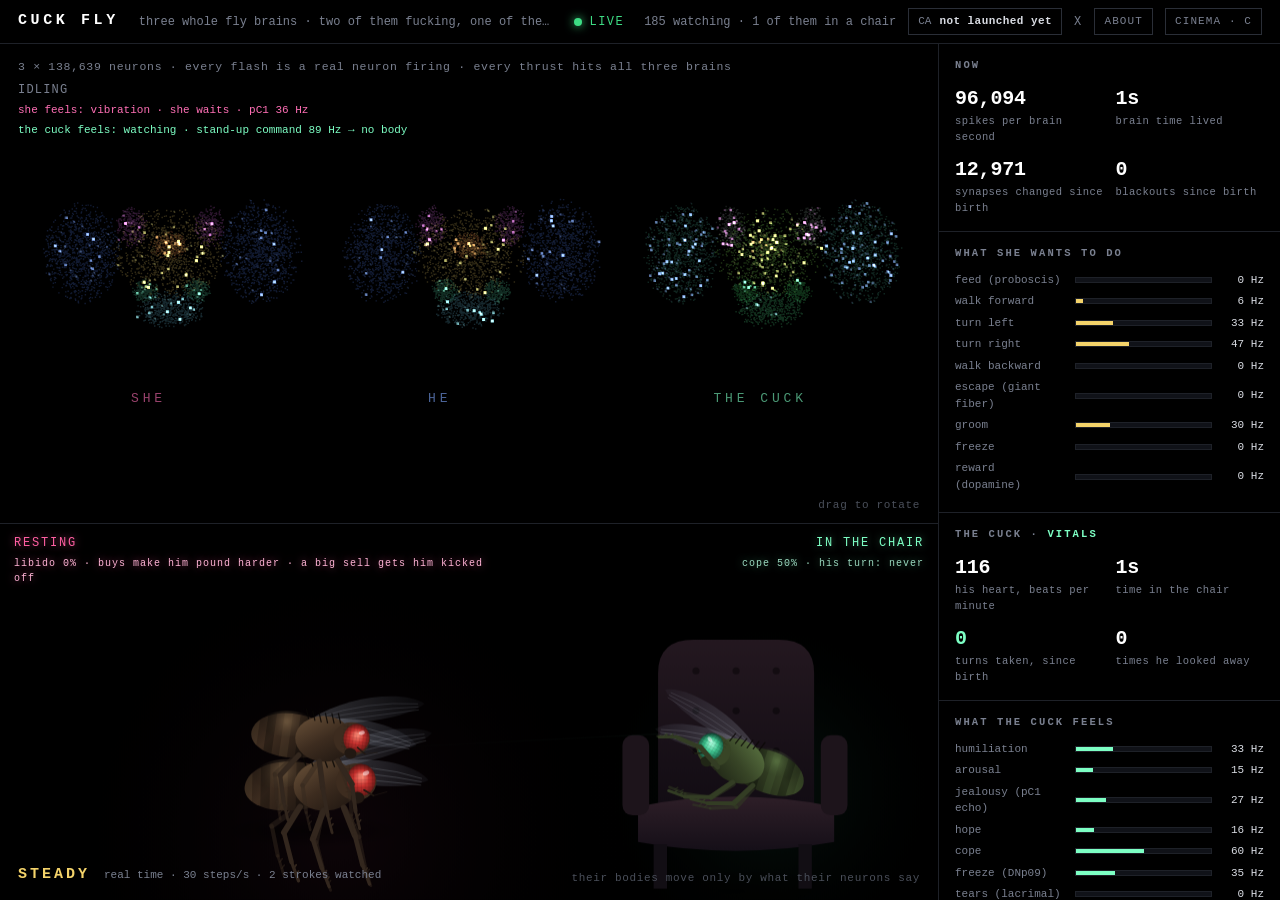
==== index.html @ f8de48a5 "CUCK FLY: three fly brains, two bodies, one chair Companion to SEX FLY. Three connectome-shaped neur" ====
<!doctype html>
<html lang="en">
<head>
<meta charset="utf-8">
<meta name="viewport" content="width=device-width, initial-scale=1">
<title>CUCK FLY — three fly brains, live</title>
<meta name="description" content="Three whole fruit-fly brains, 138,639 neurons each, simulated live. Two of them are fucking. The third one is in the chair, watching, wired to feel every thrust he is not part of. Buys make them go harder and make him watch harder.">
<link rel="canonical" href="https://www.cuckfly.tech/">
<meta property="og:type" content="website">
<meta property="og:site_name" content="CUCK FLY">
<meta property="og:title" content="CUCK FLY — three whole fly brains, one of them watching">
<meta property="og:description" content="Two fly brains fucking. A third one in the chair, feeling all of it, getting none of it. Buys make them go harder. His turn never comes.">
<meta property="og:url" content="https://www.cuckfly.tech/">
<meta property="og:image" content="https://www.cuckfly.tech/static/og.png">
<meta property="og:image:width" content="1200">
<meta property="og:image:height" content="630">
<meta name="twitter:card" content="summary_large_image">
<meta name="twitter:title" content="CUCK FLY — three whole fly brains, one of them watching">
<meta name="twitter:description" content="Two fly brains fucking. A third one in the chair, feeling all of it, getting none of it.">
<meta name="twitter:image" content="https://www.cuckfly.tech/static/og.png">
<meta name="theme-color" content="#000000">
<link rel="icon" href="data:image/svg+xml,%3Csvg xmlns='http://www.w3.org/2000/svg' viewBox='0 0 64 64'%3E%3Crect width='64' height='64' rx='12' fill='%23000'/%3E%3Ccircle cx='32' cy='32' r='9' fill='%237dffc4'/%3E%3Ccircle cx='32' cy='32' r='17' fill='none' stroke='%23ff6fb5' stroke-opacity='.7' stroke-width='2'/%3E%3C/svg%3E">
<link rel="stylesheet" href="css/style.css?v=1">
</head>
<body>
<div id="app">

  <div id="topo">
    <span class="marca">CUCK<s> </s>FLY</span>
    <span class="tag">three whole fly brains &middot; two of them fucking, one of them watching &middot; buys make them go harder</span>
    <span class="live" id="liveTop"><i></i><span id="liveTxt">CONNECTING</span></span>
    <div class="dir">
      <span id="viewersTop" class="tag"></span>
      <span class="ca" id="ca" title="contract address"><span>CA</span><b id="caTxt">not launched yet</b></span>
      <a href="https://x.com" id="xLink" target="_blank" rel="noopener">X</a>
      <span class="btn" id="btnAbout">ABOUT</span>
      <span class="btn cinema" id="btnCinema">CINEMA &middot; C</span>
    </div>
  </div>

  <!-- ------------------------------------------------------------------ -->
  <div id="sobre">
    <span class="fechar" id="btnClose">CLOSE &middot; ESC</span>
    <div class="cx">
      <h1>About CUCK FLY</h1>
      <p class="lede">Three real fruit-fly brains, 138,639 neurons each, running live. Two of them are a couple and never stop. The third one is wired into the same room, the same senses, the same dopamine, and is given no body to use. He sits in the chair. He feels every stroke he is not part of. That is the whole product.</p>

      <h3>What you are watching</h3>
      <p>The top of the screen is three brains: hers on the left, his in the middle, and <b>the cuck's on the right</b>. Every flash is one neuron crossing its firing threshold. The positions are the real positions of those neurons inside a fly's head, and the colours are brain regions (visual lobes, mushroom bodies, central complex, and so on). The cuck's brain is drawn in green because it is running the same wiring under a different input map: everything the couple's bodies produce arrives in his brain as sensation, and nothing his brain produces arrives at a body.</p>

      <h3>The brains</h3>
      <p>Each network is a <b>leaky integrate-and-fire</b> model of the kind published by Shiu et al. in <i>Nature</i> (2024). Each neuron is a leaky integrator; each synapse's strength is a contact count; each connection excites or inhibits according to the neurotransmitter predicted for that neuron. There is no training, no fitting, no hand-tuning toward any behaviour, and no language model anywhere in the loop. The three brains differ only in what is wired to their senses.</p>
      <p>Two honest consequences follow. The model has no spontaneous activity, so with nothing to sense a brain is silent: the token and the other flies are the only inputs any of them get. And it has no fatigue, so a runaway state is possible; when it happens that fly blacks out, restarts, and the blackout is counted on the panel. The cuck blacks out more often than the couple. This is not a joke about him; it is what an input-only brain does.</p>
      <div class="grade"><div>neurons <b>3 &times; 138,639</b></div><div>synapses <b>3 &times; ~50 million</b></div><div>time step <b>0.1 ms</b></div><div>his turns taken <b>0</b></div></div>

      <h3>The chair</h3>
      <p>The chair is not a metaphor and it is not a joke asset. It is drawn at the correct scale for a 2.5&nbsp;mm fly and it is the only piece of furniture on the site. The cuck is seated in it at all times. His descending neurons — the ones that in a real fly carry commands from brain to body — fire constantly, and they are <b>not connected to anything</b>. You can watch the firing rates on the panel: those are real commands going nowhere. When his rejection and approach drives both max out at once he half-stands, and then he sits back down, because the seat is the only thing his body is allowed to do.</p>

      <h3>What he feels</h3>
      <p>Everything the couple feels, he feels, at a fixed and public ratio. Every thrust hits all three Johnston's organs, so he hears and feels the rhythm at full strength. Every fourth stroke floods all three brains with dopamine, his included. Her pC1 receptivity neurons fire as she takes the other one, and the cuck's homologous cluster fires with them, out of phase, at 0.8× amplitude. Buys raise the couple's libido and raise his arousal and his humiliation together, on the same curve. Sells cool the couple down, and his <b>hope</b> channel rises — measurably, every time — because a slower pace reads to his brain as an opening.</p>
      <p>A big sell fires her DNp13 rejection neurons and she kicks the male off. This is the only moment in the simulation when the cuck's hope reaches 1.0. He half-stands. She re-mounts within a few seconds, hope collapses to zero, and the collapse is logged on the panel as <code>denial</code>. Over a long enough session this is the most reliable rhythm on the site.</p>

      <h3>How the token reaches them</h3>
      <p>They watch one token: their own. Every trade becomes a sense, by a fixed map, the same one for all three brains with the cuck's gain applied last:</p>
      <div class="grade"><div>a buy <b>sweet taste, his song in her ears, her pC1 fires &middot; cuck: arousal + humiliation</b></div><div>a big buy or a new holder <b>dopamine in all three &middot; the cuck's hit is the largest</b></div><div>a sell <b>bitter taste, he slows down &middot; cuck: hope rises</b></div><div>a big sell <b>DNp13: she kicks him off &middot; cuck half-stands, then sits</b></div><div>every thrust <b>vibration in all three (Johnston's organ)</b></div><div>every fourth thrust <b>dopamine in all three</b></div></div>

      <h3>What is not here</h3>
      <p><b>No wallet. No orders. No AI agent, no language model, no strategy.</b> The flies never touch the token: they only feel it. Nothing decides in their name. And there is no path in the code by which the cuck gets a turn — not a low-probability branch, not an unlockable, not a milestone at some market cap. The counter on the panel reads zero because the variable is never written to.</p>

      <h3>Data and credits</h3>
      <p class="fonte">Connectome shape and region layout after FlyWire (Dorkenwald et al., Schlegel et al., <i>Nature</i> 2024). Model after Shiu et al., <i>Nature</i> 2024. Bodies after NeuroMechFly v2 (Lobato-Rios et al., Wang-Chen et al., EPFL). Rendering: canvas 2D, in your browser, 60 frames per second. Market data: Pons V2 on Robinhood Chain via GeckoTerminal once the token is live. <span id="dataLine2">Development build. Until launch the market feed is marked SIMULATED on the panel and in this sentence.</span></p>
      <p class="fonte">CUCK FLY is a parody companion to SEX FLY and is not affiliated with it.</p>
    </div>
  </div>
  <!-- ------------------------------------------------------------------ -->

  <div id="stage">
    <div id="brain">
      <canvas id="c"></canvas>
      <div id="hud">
        <div class="sub">3 &times; 138,639 neurons &middot; every flash is a real neuron firing &middot; every thrust hits all three brains</div>
        <div id="hstate">loading&hellip;</div>
        <div id="hstate2">she feels: loading&hellip;</div>
        <div id="hstate3">the cuck feels: loading&hellip;</div>
      </div>
      <div id="rotulos"><span>SHE</span><span>HE</span><span>THE CUCK</span></div>
      <div id="hint">drag to rotate</div>
    </div>

    <div id="body">
      <canvas id="corpoCv"></canvas>
      <div id="sexoHud">RESTING<small>buys raise the libido &middot; sells cool it &middot; a big sell gets him kicked off</small></div>
      <div id="cuckHud">IN THE CHAIR<small>his turn: never</small></div>
      <div id="corpoHud"><span id="corpoModo"></span><span id="corpoInfo">&nbsp;</span></div>
      <div id="corpoTag">their bodies move only by what their neurons say</div>
    </div>
  </div>

  <aside id="panel">
    <section><h2>Now</h2><div class="stats">
      <div class="stat"><b id="sSpikes">–</b><span>spikes per brain second</span></div>
      <div class="stat"><b id="sLived">–</b><span>brain time lived</span></div>
      <div class="stat"><b id="sSyn">–</b><span>synapses changed since birth</span></div>
      <div class="stat"><b id="sSeiz">–</b><span>blackouts since birth</span></div>
    </div></section>

    <section><h2>What she wants to do</h2><div id="bars"></div></section>

    <section><h2>The cuck &middot; <s>vitals</s></h2><div class="stats">
      <div class="stat"><b id="cBpm">–</b><span>his heart, beats per minute</span></div>
      <div class="stat"><b id="cChair">–</b><span>time in the chair</span></div>
      <div class="stat"><b id="cTurns" class="zero">0</b><span>turns taken, since birth</span></div>
      <div class="stat"><b id="cLook">–</b><span>times he looked away</span></div>
    </div></section>

    <section><h2>What the cuck feels</h2><div id="cuckBars"></div></section>

    <section id="mercadoSec"><h2>What they feel &middot; <span id="mModo">every trade</span></h2>
      <div class="mres" id="mResumo">waiting for the market reader&hellip;</div>
      <h2 style="margin-top:14px">The feed &middot; all three brains</h2>
      <div class="cards" id="mCards"></div>
    </section>

    <details><summary>Under the hood</summary>
      <div class="legend" id="legend"></div>
      <p>Connectome-shaped leaky integrate-and-fire simulation of the adult <i>Drosophila</i> brain, three instances, running in this tab. Nothing is scripted: every flash is a unit crossing threshold. The model has no spontaneous activity, so between inputs a brain is silent, and no fatigue, so a runaway state is possible; when it happens that fly blacks out, comes back, and it is counted.</p>
      <p>The couple's bodies follow their descending neurons. The cuck's descending neurons fire into no body at all; the bars above are those commands, measured where they stop. He is drawn seated because seated is the only pose his outputs can reach.</p>
      <p>Market: trades of their token become senses by a fixed public map (buy = sweet + song + her pC1, sell = bitter, big sell = DNp13 kick, every thrust = vibration in all three). No wallet, no orders, no agent: reflexes, not a strategy.</p>
      <p id="dataLine">Build: client-side. Market feed: <span id="feedMode">simulated until launch</span>.</p>
    </details>

    <div class="foot">
      <b>CUCK FLY</b> &middot; three brains, one chair, no turns.<br>
      parody companion to SEX FLY &middot; not affiliated.<br>
      <span id="footPerf">–</span>
    </div>
  </aside>
</div>

<script src="config.js?v=1"></script>
<script src="js/flyart.js?v=1"></script>
<script src="js/brain.js?v=1"></script>
<script src="js/market.js?v=1"></script>
<script src="js/app.js?v=1"></script>
</body>
</html>
---- css/style.css ----
:root{
  --bg:#000;--line:#1e2128;--line2:#2a2e37;--text:#d9dce3;--muted:#7a8090;--dim:#4a4f5a;
  --accent:#f4d36a;--up:#3ddc84;--down:#ff5e5e;
  --she:#ff6fb5;--he:#7fa8ff;--cuck:#7dffc4;
  --mono:"JetBrains Mono","Cascadia Mono",Consolas,"Courier New",monospace;
  --sans:ui-sans-serif,system-ui,-apple-system,"Segoe UI",Roboto,sans-serif;
}
*{box-sizing:border-box}
html,body{margin:0;height:100%;background:var(--bg);color:var(--text);font:12.5px/1.5 var(--mono);-webkit-font-smoothing:antialiased}
#app{display:grid;grid-template-rows:44px 1fr;grid-template-columns:1fr 342px;height:100vh}

/* ---------- top bar ---------- */
#topo{grid-column:1/-1;display:flex;align-items:center;gap:20px;padding:0 18px;border-bottom:1px solid var(--line);font-size:12px}
#topo .marca{font-weight:700;letter-spacing:.24em;color:#fff;font-size:15px;white-space:nowrap}
#topo .marca s{text-decoration:none;color:var(--cuck)}
#topo .tag{color:var(--muted);white-space:nowrap;overflow:hidden;text-overflow:ellipsis}
#topo .live{display:flex;align-items:center;gap:8px;color:var(--muted);letter-spacing:.12em}
#topo .live i{width:8px;height:8px;border-radius:50%;background:#444}
#topo .live.on{color:var(--up)}
#topo .live.on i{background:var(--up);box-shadow:0 0 10px var(--up);animation:pulsa 1.6s infinite}
@keyframes pulsa{50%{opacity:.35}}
#topo .dir{margin-left:auto;display:flex;align-items:center;gap:12px}
#topo .ca{display:flex;align-items:center;gap:8px;border:1px solid var(--line2);padding:4px 9px;color:var(--muted);cursor:pointer;user-select:none;font-size:11px;white-space:nowrap}
#topo .ca:hover{border-color:#4a5060;color:var(--text)}
#topo .ca b{color:var(--text);font-weight:600;letter-spacing:.04em}
#topo .ca.copiado b{color:var(--up)}
#topo a{color:var(--muted);text-decoration:none;letter-spacing:.1em}
#topo a:hover{color:#fff}
#topo .btn{border:1px solid var(--line2);padding:4px 9px;color:var(--muted);cursor:pointer;font-size:11px;letter-spacing:.1em;white-space:nowrap}
#topo .btn:hover{color:#fff;border-color:#4a5060}
#app.cinema{grid-template-columns:1fr}
#app.cinema #panel{display:none}

/* ---------- stage ---------- */
#stage{overflow:hidden;background:var(--bg);display:grid;grid-template-rows:1fr minmax(190px,44%)}
#brain{position:relative;overflow:hidden;cursor:grab}
#brain.drag{cursor:grabbing}
canvas{display:block;width:100%;height:100%}
#hud{position:absolute;left:18px;top:14px;pointer-events:none}
#hud .sub{color:var(--muted);font-size:11.5px;letter-spacing:.06em}
#hstate{font-size:12px;margin-top:6px;color:var(--muted);letter-spacing:.1em;text-transform:uppercase}
#hstate.active{color:var(--accent)}
#hstate.seizure{color:var(--down)}
#hstate2{font-size:11px;color:var(--she);margin-top:3px}
#hstate3{font-size:11px;color:var(--cuck);margin-top:3px}
#rotulos{position:absolute;left:0;right:0;top:72%;display:flex;justify-content:space-around;pointer-events:none;font-size:13px;letter-spacing:.3em;opacity:.6}
#rotulos span:nth-child(1){color:var(--she)}
#rotulos span:nth-child(2){color:var(--he)}
#rotulos span:nth-child(3){color:var(--cuck)}
#hint{position:absolute;right:18px;bottom:10px;font-size:11px;color:var(--dim);pointer-events:none;letter-spacing:.06em}

#body{background:#000;position:relative;overflow:hidden;border-top:1px solid var(--line)}
#sexoHud{position:absolute;left:14px;top:10px;max-width:52%;font-size:12px;letter-spacing:.15em;color:#ff5fa2;text-shadow:0 0 8px rgba(255,95,162,.6);pointer-events:none}
#sexoHud small{display:block;font-size:10px;color:#ffb3d5;letter-spacing:.1em;margin-top:4px}
#cuckHud{position:absolute;right:14px;top:10px;max-width:40%;text-align:right;font-size:12px;letter-spacing:.15em;color:var(--cuck);text-shadow:0 0 8px rgba(125,255,196,.45);pointer-events:none}
#cuckHud small{display:block;font-size:10px;color:#9ad9bf;letter-spacing:.1em;margin-top:4px}
#corpoHud{position:absolute;left:18px;bottom:14px;max-width:64%;flex-wrap:wrap;display:flex;gap:14px;align-items:baseline;pointer-events:none}
#corpoModo{font-size:15px;font-weight:700;letter-spacing:.2em;color:var(--accent)}
#corpoModo.kick{color:var(--down)}
#corpoInfo{font-size:11px;color:var(--muted)}
#corpoTag{position:absolute;right:18px;bottom:14px;font-size:11px;color:var(--dim);pointer-events:none;letter-spacing:.06em}
.coracao{position:absolute;pointer-events:none;color:#ff4f9a;font-size:18px;animation:sobe 1.6s ease-out forwards;text-shadow:0 0 6px rgba(255,80,150,.8)}
.coracao.cuck{color:var(--cuck);text-shadow:0 0 6px rgba(125,255,196,.7)}
@keyframes sobe{from{transform:translateY(0) scale(.6);opacity:1}to{transform:translateY(-90px) scale(1.4);opacity:0}}

/* ---------- panel ---------- */
#panel{border-left:1px solid var(--line);overflow:auto;display:flex;flex-direction:column}
#panel section,#panel details{padding:14px 16px;border-bottom:1px solid var(--line)}
h2{margin:0 0 10px;font-size:10.5px;letter-spacing:.2em;color:var(--muted);text-transform:uppercase;font-weight:600}
h2 s{text-decoration:none;color:var(--cuck)}
.stats{display:grid;grid-template-columns:1fr 1fr;gap:10px 12px}
.stat b{display:block;font-size:20px;font-weight:600;color:#fff;font-variant-numeric:tabular-nums;letter-spacing:-.01em}
.stat b.zero{color:var(--cuck)}
.stat span{color:var(--muted);font-size:10.5px;letter-spacing:.04em;display:block}
.bar{display:grid;grid-template-columns:112px 1fr 44px;align-items:center;gap:8px;margin:5px 0;font-size:11px;color:var(--muted)}
.bar i{display:block;height:6px;background:#101218;border:1px solid var(--line);overflow:hidden}
.bar i b{display:block;height:100%;width:0;background:var(--accent);transition:width .12s linear}
.bar em{font-style:normal;color:var(--text);text-align:right;font-variant-numeric:tabular-nums}
#cuckBars .bar i b{background:var(--cuck)}
#cuckBars .bar i b.hot{background:var(--down)}
.mres{font-size:11.5px;color:var(--muted);line-height:1.6}
.mres b{color:#fff;font-weight:600;font-variant-numeric:tabular-nums}
.mres .up{color:var(--up)}.mres .down{color:var(--down)}
.cards{display:flex;flex-direction:column;margin-top:8px}
.card{font-size:11px;line-height:1.45;padding:6px 0 6px 10px;border-left:2px solid var(--line2);border-bottom:1px solid var(--line);color:var(--text)}
.card:last-child{border-bottom:0}
.card.buy{border-left-color:var(--up)}
.card.sell{border-left-color:var(--down)}
.card.cuck{border-left-color:var(--cuck);background:linear-gradient(90deg,#0b1712,transparent 62%)}
.card .q{color:var(--dim)}
.card .r{color:var(--muted)}
.card .c{color:var(--cuck)}
details{font-size:12px;color:var(--muted);font-family:var(--sans)}
details summary{cursor:pointer;color:var(--muted);font-family:var(--mono);font-size:10.5px;letter-spacing:.2em;text-transform:uppercase;font-weight:600}
details p{margin:10px 0 0;line-height:1.55}
.legend{display:flex;flex-direction:column;gap:4px;font-size:11px;font-family:var(--mono);margin-top:10px}
.legend div{display:grid;grid-template-columns:10px 1fr auto;gap:8px;align-items:center}
.legend s{display:block;width:10px;height:10px;text-decoration:none}
.legend em{font-style:normal;color:var(--muted);font-variant-numeric:tabular-nums}
.foot{color:var(--dim);font-size:10.5px;line-height:1.5;margin-top:auto;padding:12px 16px;letter-spacing:.04em}
.foot b{color:var(--muted);font-weight:600}

/* ---------- about ---------- */
#sobre{position:fixed;inset:0;background:rgba(0,0,0,.95);z-index:50;overflow:auto;display:none}
#sobre.on{display:block}
#sobre .cx{max-width:820px;margin:0 auto;padding:56px 28px 80px;font-family:var(--sans);font-size:14.5px;line-height:1.65;color:#c9cdd6}
#sobre h1{font-family:var(--mono);font-size:13px;letter-spacing:.3em;color:var(--cuck);margin:0 0 6px;text-transform:uppercase}
#sobre .lede{font-size:19px;color:#fff;line-height:1.45;margin:0 0 34px;font-weight:500}
#sobre h3{font-family:var(--mono);font-size:10.5px;letter-spacing:.22em;text-transform:uppercase;color:var(--muted);margin:30px 0 8px;font-weight:600;border-top:1px solid var(--line);padding-top:16px}
#sobre p{margin:0 0 10px}
#sobre b{color:#fff;font-weight:600}
#sobre code{font-family:var(--mono);font-size:12px;color:var(--accent)}
#sobre a{color:var(--text);text-decoration:underline;text-underline-offset:3px}
#sobre .fechar{position:fixed;top:12px;right:18px;font-family:var(--mono);font-size:11px;letter-spacing:.14em;border:1px solid var(--line2);padding:5px 10px;color:var(--muted);cursor:pointer;background:#000}
#sobre .fechar:hover{color:#fff;border-color:#4a5060}
#sobre .grade{display:grid;grid-template-columns:1fr 1fr;gap:6px 22px;font-family:var(--mono);font-size:12px;color:var(--muted);margin:8px 0 4px}
#sobre .grade b{color:var(--text)}
#sobre .fonte{font-family:var(--mono);font-size:11px;color:var(--dim);line-height:1.6}

@media (max-width:860px){
  #app{grid-template-columns:1fr;grid-template-rows:44px 78vh 1fr;height:auto;min-height:100vh}
  #stage{grid-template-rows:1fr 42%}
  #panel{border-left:0;border-top:1px solid var(--line)}
  #topo .tag,#topo .ca span:first-child,#topo .btn.cinema,#corpoTag,#hint{display:none}
  #topo{gap:10px;padding:0 12px}
  #topo .dir{gap:8px}
  #hud .sub{font-size:10.5px}
  #cuckHud{font-size:10.5px}
}
@media (max-width:600px){#sobre .grade{grid-template-columns:1fr}#sobre .cx{padding:48px 18px 60px}}
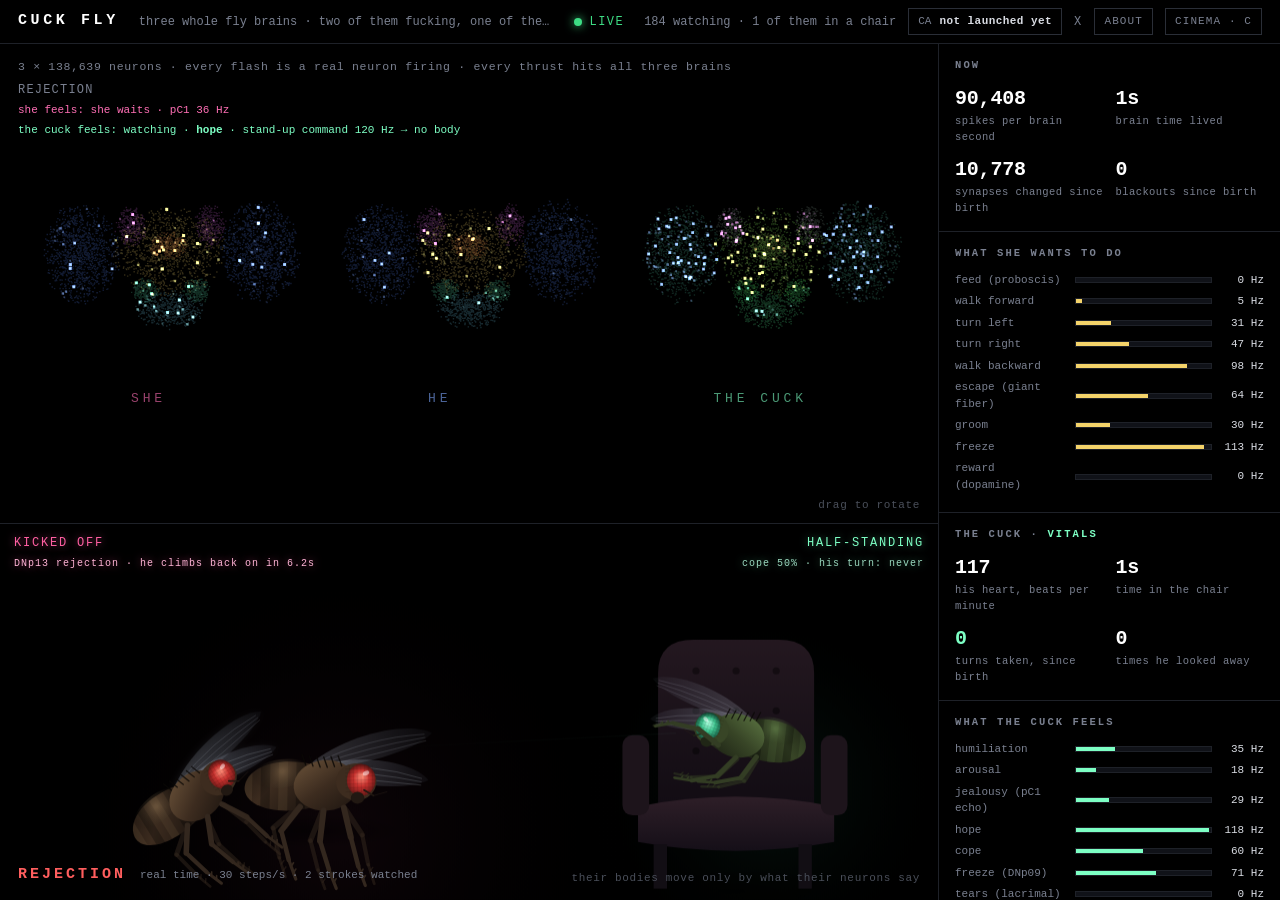
==== commit a339e3a9: "Ship: social meta points at the live URL, deploy notes cuckfly.tech is configured as the Netlify cus" ====
--- a/index.html
+++ b/index.html
@@ -5,19 +5,20 @@
 <meta name="viewport" content="width=device-width, initial-scale=1">
 <title>CUCK FLY — three fly brains, live</title>
 <meta name="description" content="Three whole fruit-fly brains, 138,639 neurons each, simulated live. Two of them are fucking. The third one is in the chair, watching, wired to feel every thrust he is not part of. Buys make them go harder and make him watch harder.">
-<link rel="canonical" href="https://www.cuckfly.tech/">
+<!-- when cuckfly.tech DNS is pointed at Netlify, swap these four URLs to https://cuckfly.tech/ -->
+<link rel="canonical" href="https://cuckfly.netlify.app/">
 <meta property="og:type" content="website">
 <meta property="og:site_name" content="CUCK FLY">
 <meta property="og:title" content="CUCK FLY — three whole fly brains, one of them watching">
 <meta property="og:description" content="Two fly brains fucking. A third one in the chair, feeling all of it, getting none of it. Buys make them go harder. His turn never comes.">
-<meta property="og:url" content="https://www.cuckfly.tech/">
-<meta property="og:image" content="https://www.cuckfly.tech/static/og.png">
+<meta property="og:url" content="https://cuckfly.netlify.app/">
+<meta property="og:image" content="https://cuckfly.netlify.app/static/og.png">
 <meta property="og:image:width" content="1200">
 <meta property="og:image:height" content="630">
 <meta name="twitter:card" content="summary_large_image">
 <meta name="twitter:title" content="CUCK FLY — three whole fly brains, one of them watching">
 <meta name="twitter:description" content="Two fly brains fucking. A third one in the chair, feeling all of it, getting none of it.">
-<meta name="twitter:image" content="https://www.cuckfly.tech/static/og.png">
+<meta name="twitter:image" content="https://cuckfly.netlify.app/static/og.png">
 <meta name="theme-color" content="#000000">
 <link rel="icon" href="data:image/svg+xml,%3Csvg xmlns='http://www.w3.org/2000/svg' viewBox='0 0 64 64'%3E%3Crect width='64' height='64' rx='12' fill='%23000'/%3E%3Ccircle cx='32' cy='32' r='9' fill='%237dffc4'/%3E%3Ccircle cx='32' cy='32' r='17' fill='none' stroke='%23ff6fb5' stroke-opacity='.7' stroke-width='2'/%3E%3C/svg%3E">
 <link rel="stylesheet" href="css/style.css?v=1">
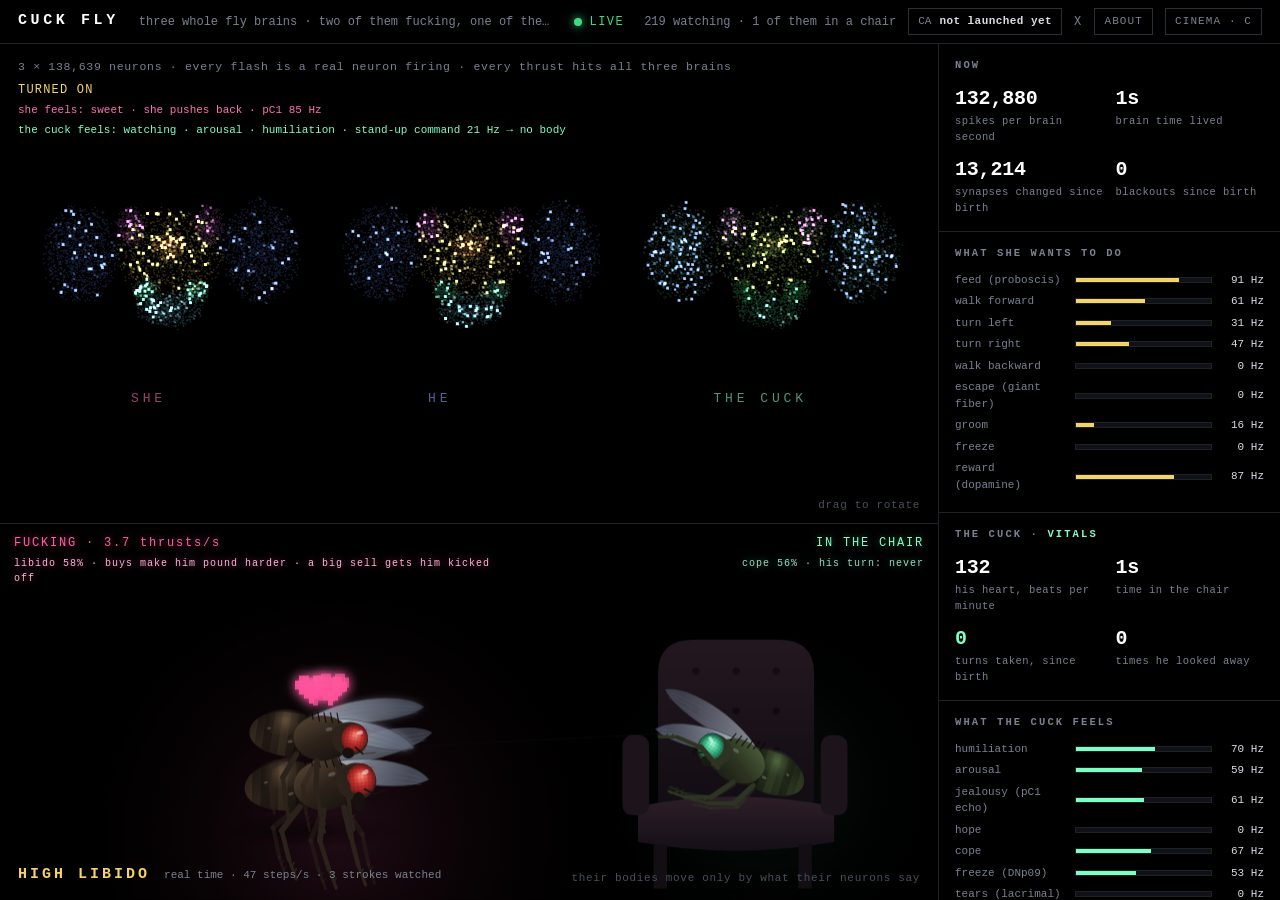
==== commit 086e867f: "Twitter-safe crops, and the article as paste-ready text X crops the avatar to a circle and trims the" ====
--- a/index.html
+++ b/index.html
@@ -21,7 +21,7 @@
 <meta name="twitter:image" content="https://cuckfly.netlify.app/static/og.png">
 <meta name="theme-color" content="#000000">
 <link rel="icon" href="data:image/svg+xml,%3Csvg xmlns='http://www.w3.org/2000/svg' viewBox='0 0 64 64'%3E%3Crect width='64' height='64' rx='12' fill='%23000'/%3E%3Ccircle cx='32' cy='32' r='9' fill='%237dffc4'/%3E%3Ccircle cx='32' cy='32' r='17' fill='none' stroke='%23ff6fb5' stroke-opacity='.7' stroke-width='2'/%3E%3C/svg%3E">
-<link rel="stylesheet" href="css/style.css?v=1">
+<link rel="stylesheet" href="css/style.css?v=2">
 </head>
 <body>
 <div id="app">
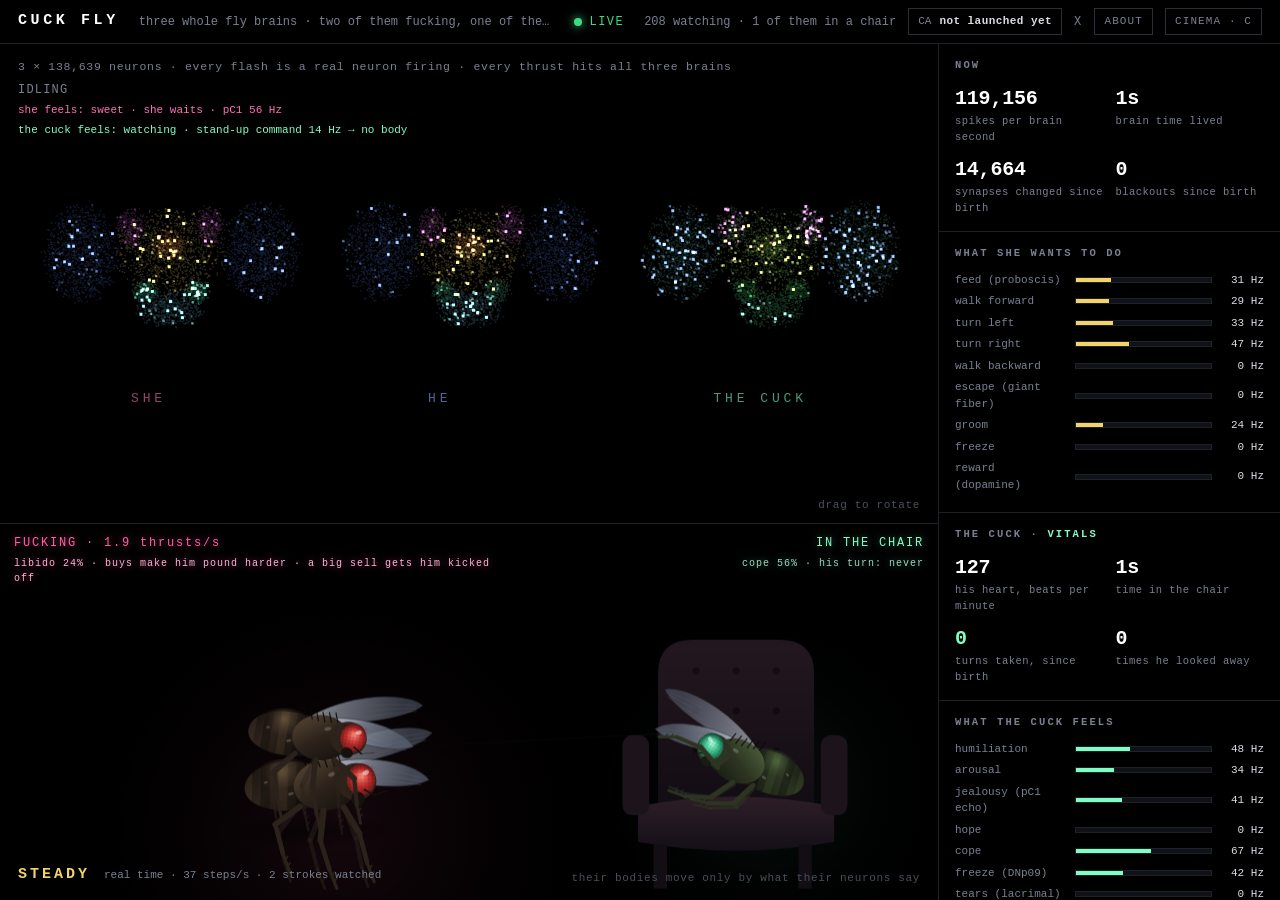
==== commit e952f45d: "Point the site at @cuckfly Top-bar X link and a footer handle, both driven by config.js so the accou" ====
--- a/index.html
+++ b/index.html
@@ -21,7 +21,7 @@
 <meta name="twitter:image" content="https://cuckfly.netlify.app/static/og.png">
 <meta name="theme-color" content="#000000">
 <link rel="icon" href="data:image/svg+xml,%3Csvg xmlns='http://www.w3.org/2000/svg' viewBox='0 0 64 64'%3E%3Crect width='64' height='64' rx='12' fill='%23000'/%3E%3Ccircle cx='32' cy='32' r='9' fill='%237dffc4'/%3E%3Ccircle cx='32' cy='32' r='17' fill='none' stroke='%23ff6fb5' stroke-opacity='.7' stroke-width='2'/%3E%3C/svg%3E">
-<link rel="stylesheet" href="css/style.css?v=2">
+<link rel="stylesheet" href="css/style.css?v=3">
 </head>
 <body>
 <div id="app">
@@ -33,7 +33,7 @@
     <div class="dir">
       <span id="viewersTop" class="tag"></span>
       <span class="ca" id="ca" title="contract address"><span>CA</span><b id="caTxt">not launched yet</b></span>
-      <a href="https://x.com" id="xLink" target="_blank" rel="noopener">X</a>
+      <a href="https://x.com/cuckfly" id="xLink" target="_blank" rel="noopener">X</a>
       <span class="btn" id="btnAbout">ABOUT</span>
       <span class="btn cinema" id="btnCinema">CINEMA &middot; C</span>
     </div>
@@ -132,16 +132,17 @@
 
     <div class="foot">
       <b>CUCK FLY</b> &middot; three brains, one chair, no turns.<br>
-      parody companion to SEX FLY &middot; not affiliated.<br>
+      <a href="https://x.com/cuckfly" id="footX" target="_blank" rel="noopener">@cuckfly</a>
+      &middot; parody companion to SEX FLY &middot; not affiliated.<br>
       <span id="footPerf">–</span>
     </div>
   </aside>
 </div>
 
-<script src="config.js?v=1"></script>
-<script src="js/flyart.js?v=1"></script>
-<script src="js/brain.js?v=1"></script>
-<script src="js/market.js?v=1"></script>
-<script src="js/app.js?v=1"></script>
+<script src="config.js?v=3"></script>
+<script src="js/flyart.js?v=3"></script>
+<script src="js/brain.js?v=3"></script>
+<script src="js/market.js?v=3"></script>
+<script src="js/app.js?v=3"></script>
 </body>
 </html>
--- a/css/style.css
+++ b/css/style.css
@@ -99,6 +99,8 @@
 .legend em{font-style:normal;color:var(--muted);font-variant-numeric:tabular-nums}
 .foot{color:var(--dim);font-size:10.5px;line-height:1.5;margin-top:auto;padding:12px 16px;letter-spacing:.04em}
 .foot b{color:var(--muted);font-weight:600}
+.foot a{color:var(--cuck);text-decoration:none}
+.foot a:hover{text-decoration:underline}
 
 /* ---------- about ---------- */
 #sobre{position:fixed;inset:0;background:rgba(0,0,0,.95);z-index:50;overflow:auto;display:none}
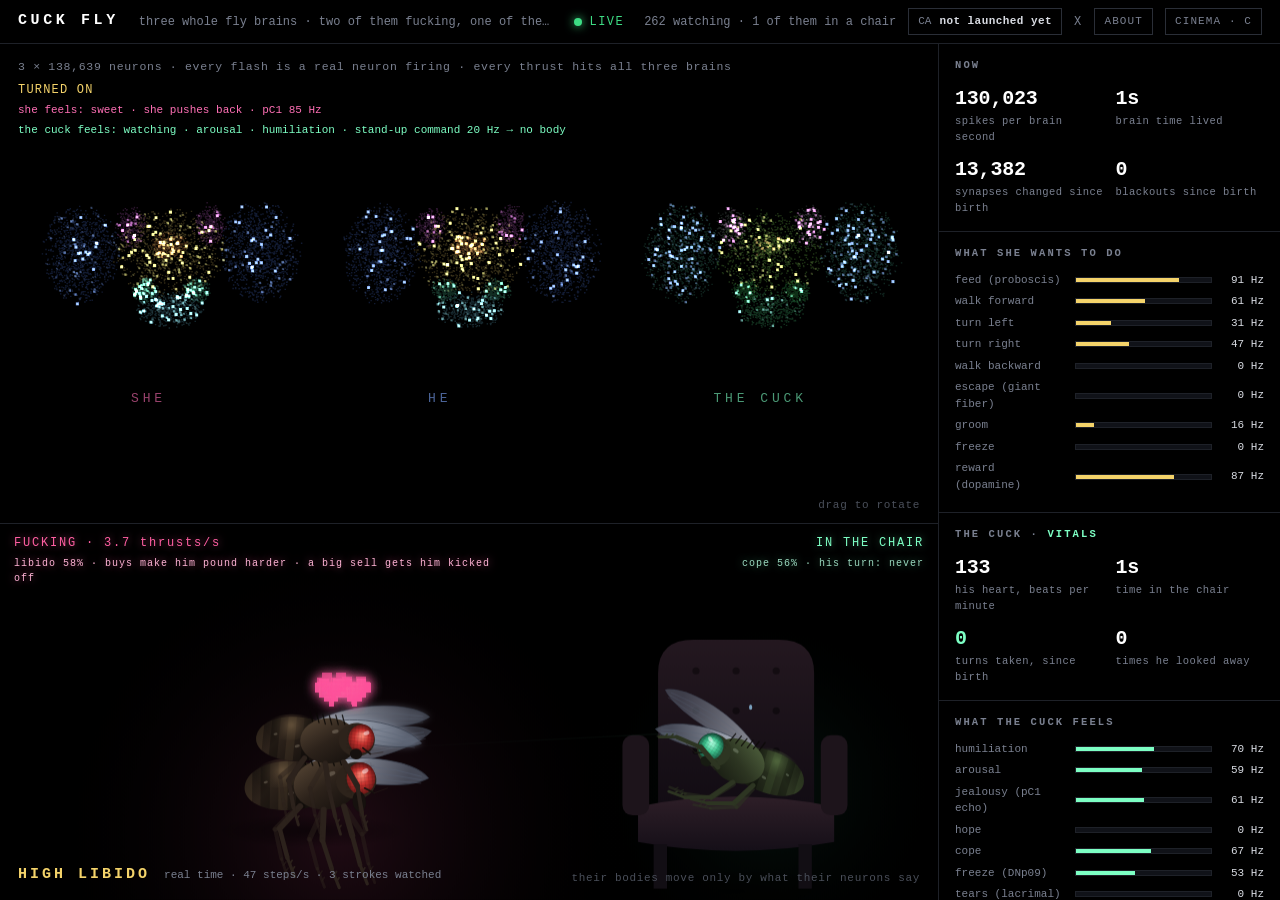
==== commit 2f9665a0: "Footer is just the handle; article gets paste-safe bold The panel footer now carries @cuckfly and no" ====
--- a/index.html
+++ b/index.html
@@ -21,7 +21,7 @@
 <meta name="twitter:image" content="https://cuckfly.netlify.app/static/og.png">
 <meta name="theme-color" content="#000000">
 <link rel="icon" href="data:image/svg+xml,%3Csvg xmlns='http://www.w3.org/2000/svg' viewBox='0 0 64 64'%3E%3Crect width='64' height='64' rx='12' fill='%23000'/%3E%3Ccircle cx='32' cy='32' r='9' fill='%237dffc4'/%3E%3Ccircle cx='32' cy='32' r='17' fill='none' stroke='%23ff6fb5' stroke-opacity='.7' stroke-width='2'/%3E%3C/svg%3E">
-<link rel="stylesheet" href="css/style.css?v=3">
+<link rel="stylesheet" href="css/style.css?v=4">
 </head>
 <body>
 <div id="app">
@@ -131,18 +131,15 @@
     </details>
 
     <div class="foot">
-      <b>CUCK FLY</b> &middot; three brains, one chair, no turns.<br>
       <a href="https://x.com/cuckfly" id="footX" target="_blank" rel="noopener">@cuckfly</a>
-      &middot; parody companion to SEX FLY &middot; not affiliated.<br>
-      <span id="footPerf">–</span>
     </div>
   </aside>
 </div>
 
-<script src="config.js?v=3"></script>
-<script src="js/flyart.js?v=3"></script>
-<script src="js/brain.js?v=3"></script>
-<script src="js/market.js?v=3"></script>
-<script src="js/app.js?v=3"></script>
+<script src="config.js?v=4"></script>
+<script src="js/flyart.js?v=4"></script>
+<script src="js/brain.js?v=4"></script>
+<script src="js/market.js?v=4"></script>
+<script src="js/app.js?v=4"></script>
 </body>
 </html>
--- a/css/style.css
+++ b/css/style.css
@@ -97,8 +97,7 @@
 .legend div{display:grid;grid-template-columns:10px 1fr auto;gap:8px;align-items:center}
 .legend s{display:block;width:10px;height:10px;text-decoration:none}
 .legend em{font-style:normal;color:var(--muted);font-variant-numeric:tabular-nums}
-.foot{color:var(--dim);font-size:10.5px;line-height:1.5;margin-top:auto;padding:12px 16px;letter-spacing:.04em}
-.foot b{color:var(--muted);font-weight:600}
+.foot{font-size:11px;line-height:1.5;margin-top:auto;padding:12px 16px;letter-spacing:.06em}
 .foot a{color:var(--cuck);text-decoration:none}
 .foot a:hover{text-decoration:underline}
 
